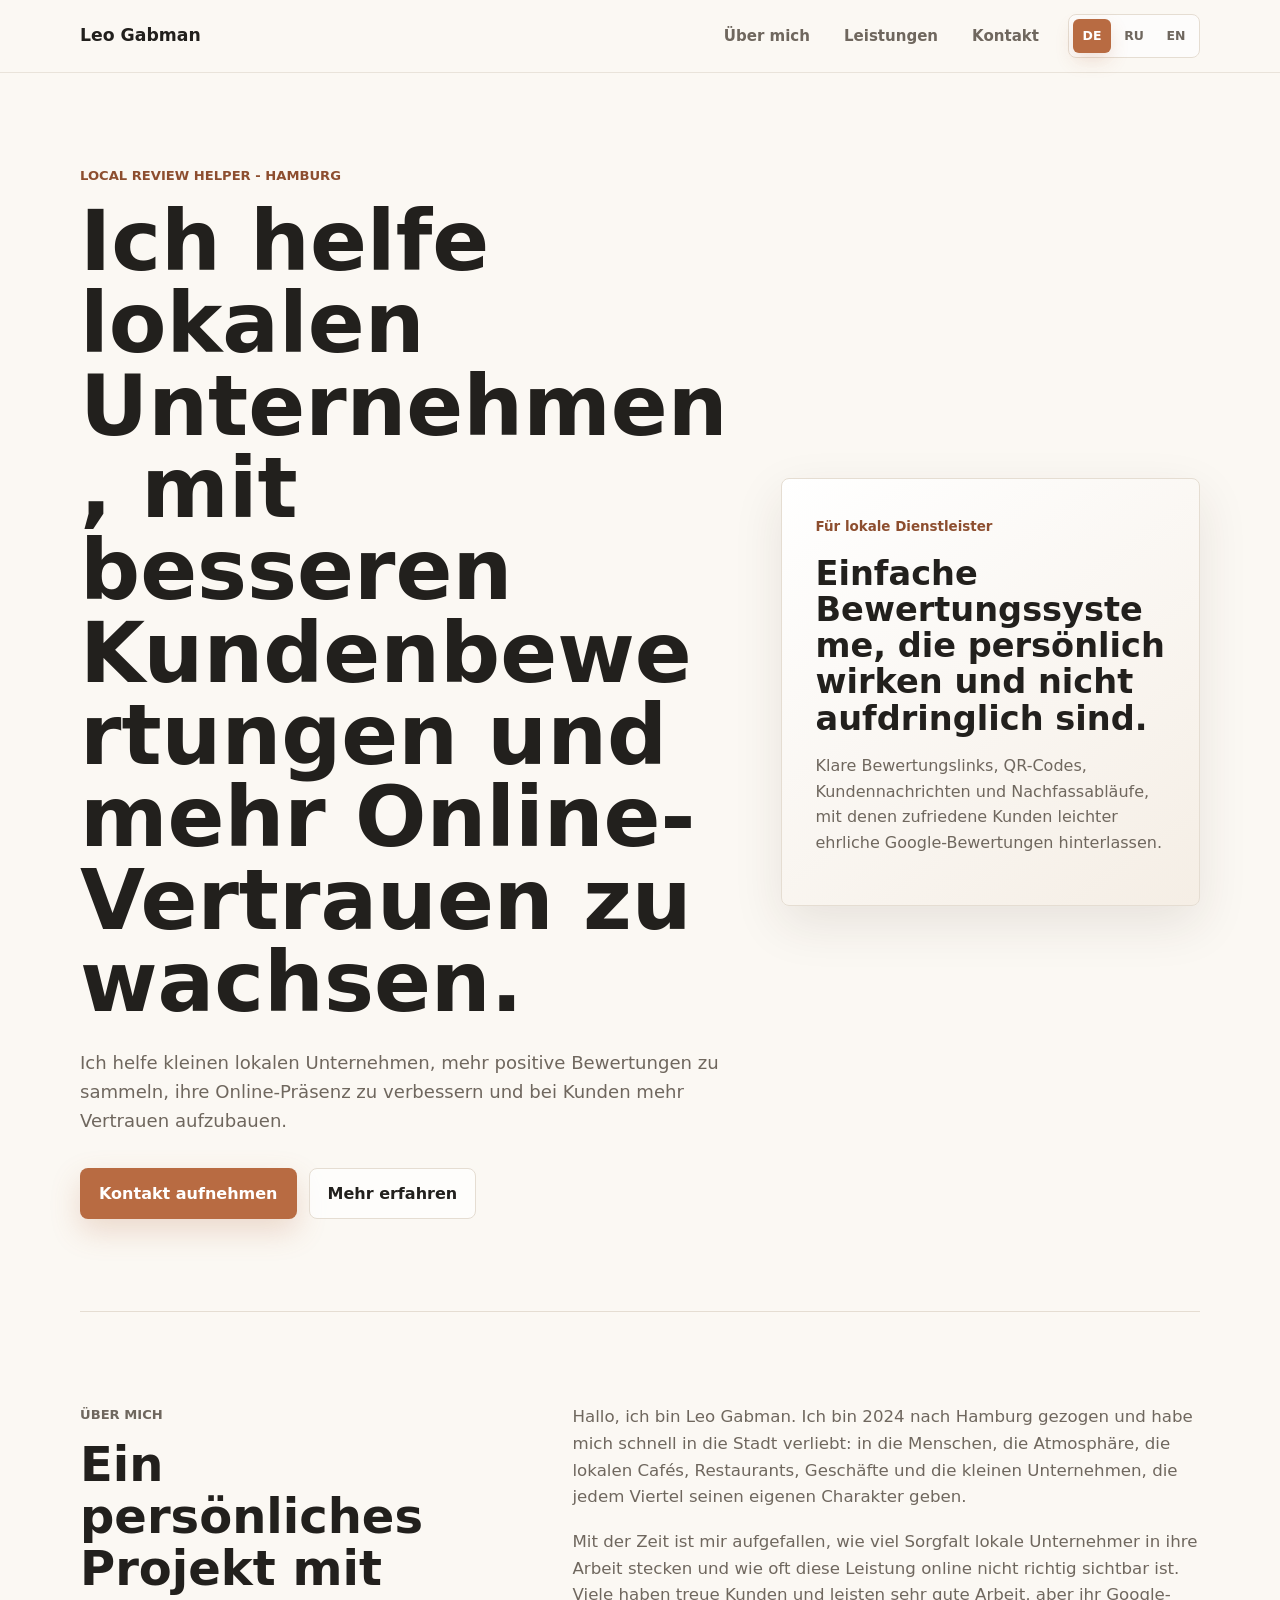
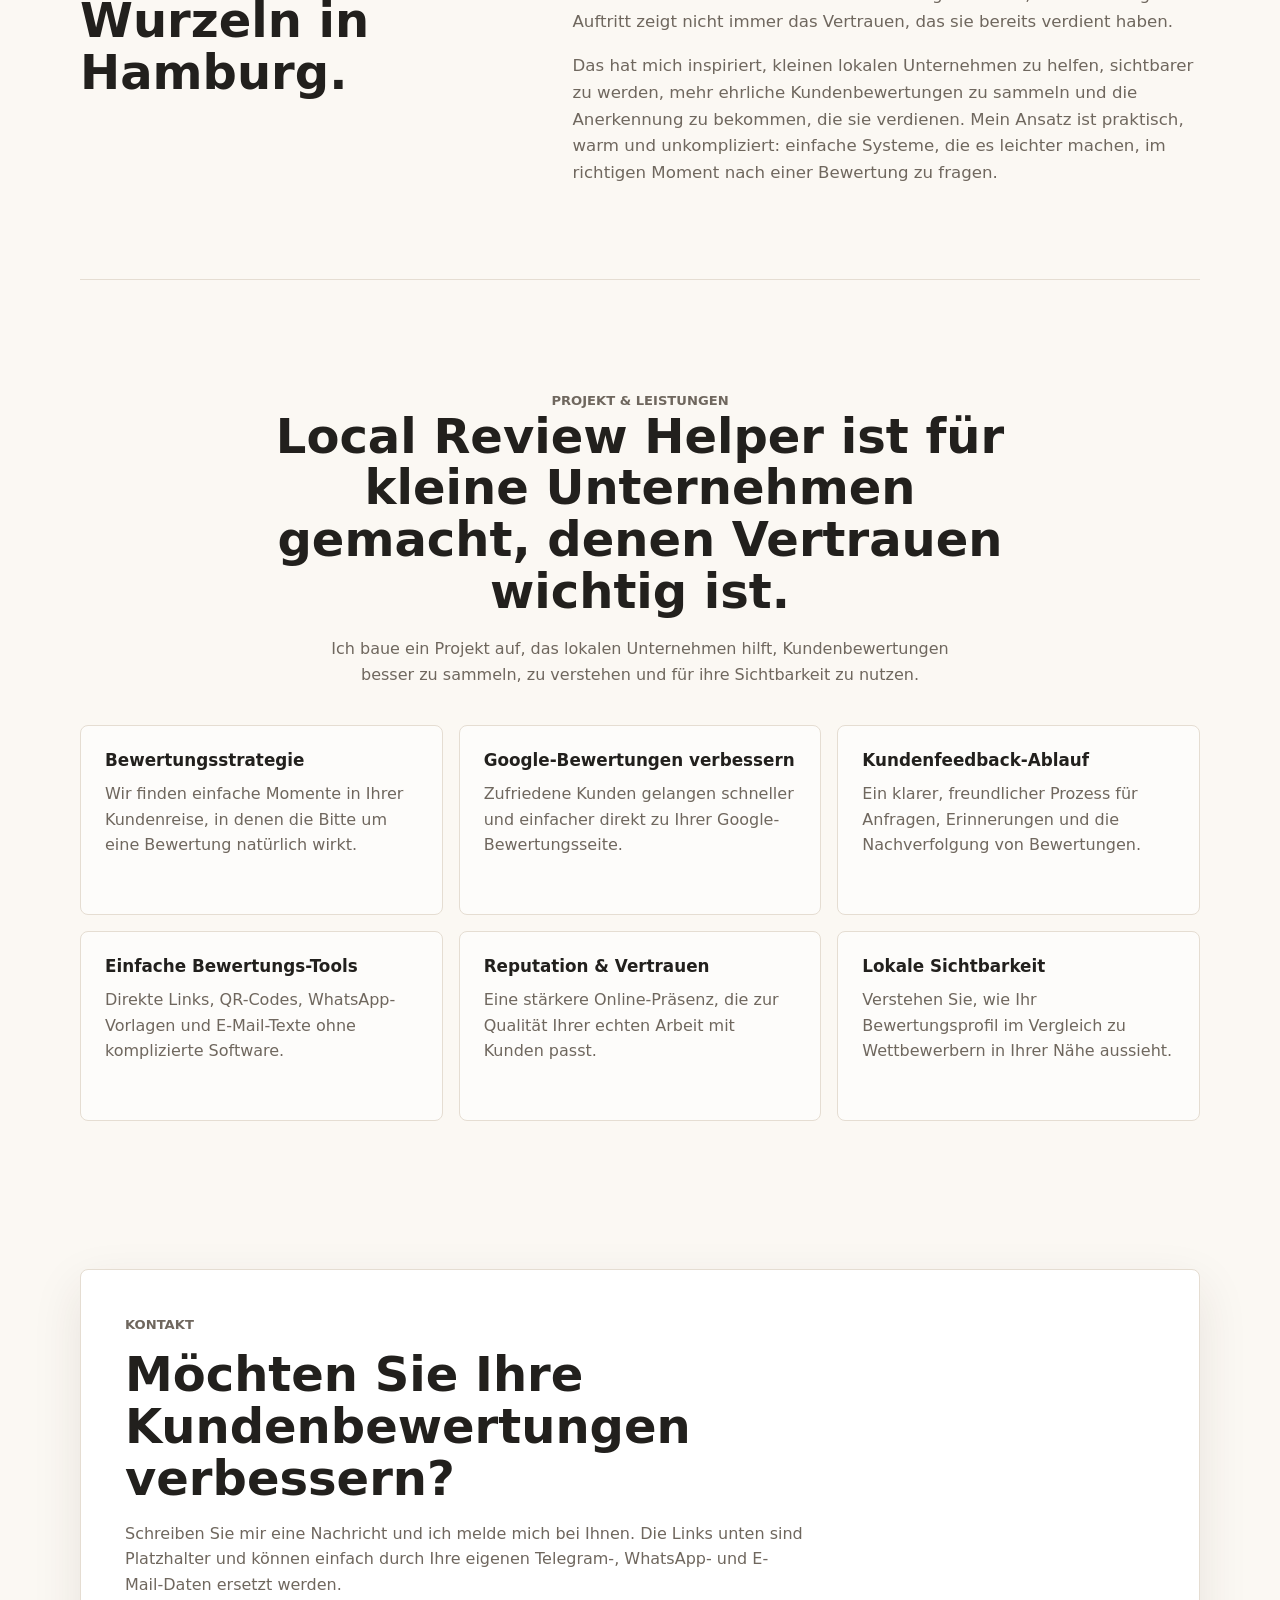
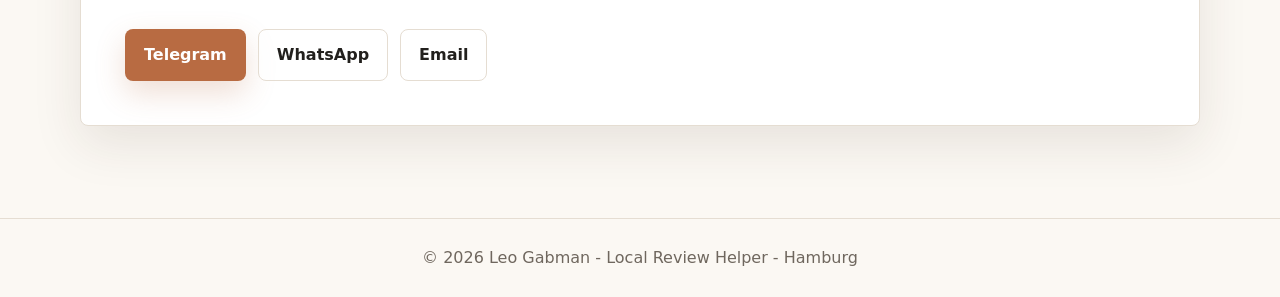
==== index.html @ a724d460 "Add files via upload" ====
<!DOCTYPE html>
<html lang="de">
  <head>
    <meta charset="UTF-8" />
    <meta name="viewport" content="width=device-width, initial-scale=1.0" />

    <!-- Replace "Leo Gabman" and "Local Review Helper" with your name and project name. -->
    <title>Leo Gabman | Local Review Helper in Hamburg</title>
    <meta
      name="description"
      content="Leo Gabman hilft lokalen Unternehmen in Hamburg, mehr Kundenbewertungen zu sammeln, online sichtbarer zu werden und Vertrauen aufzubauen."
    />

    <meta property="og:title" content="Leo Gabman | Local Review Helper" />
    <meta
      property="og:description"
      content="Hilfe für lokale Unternehmen in Hamburg: bessere Kundenbewertungen, mehr Vertrauen und einfache Bewertungssysteme."
    />
    <meta property="og:type" content="website" />
    <meta property="og:url" content="https://your-username.github.io/your-repository/" />

    <link rel="stylesheet" href="style.css" />
  </head>
  <body>
    <header class="site-header">
      <nav class="nav" aria-label="Hauptnavigation" data-i18n-attr="aria-label:nav.ariaLabel">
        <!-- Replace "Leo Gabman" with your own name. -->
        <a class="brand" href="#home" data-i18n="brand">Leo Gabman</a>
        <button
          class="nav-toggle"
          type="button"
          aria-label="Navigation öffnen"
          aria-expanded="false"
          data-i18n-attr="aria-label:nav.toggle"
        >
          <span></span>
          <span></span>
        </button>
        <div class="nav-links">
          <a href="#about" data-i18n="nav.about">Über mich</a>
          <a href="#services" data-i18n="nav.services">Leistungen</a>
          <a href="#contact" data-i18n="nav.contact">Kontakt</a>
        </div>
        <div class="language-switcher" aria-label="Sprache wählen" data-i18n-attr="aria-label:language.label">
          <button type="button" class="language-button active" data-language="de">DE</button>
          <button type="button" class="language-button" data-language="ru">RU</button>
          <button type="button" class="language-button" data-language="en">EN</button>
        </div>
      </nav>
    </header>

    <main>
      <section id="home" class="hero section">
        <div class="hero-content reveal">
          <p class="eyebrow">Local Review Helper - Hamburg</p>
          <h1 data-i18n="hero.title">Ich helfe lokalen Unternehmen, mit besseren Kundenbewertungen und mehr Online-Vertrauen zu wachsen.</h1>
          <p class="hero-text" data-i18n="hero.text">Ich helfe kleinen lokalen Unternehmen, mehr positive Bewertungen zu sammeln, ihre Online-Präsenz zu verbessern und bei Kunden mehr Vertrauen aufzubauen.</p>
          <div class="hero-actions">
            <a class="button primary" href="#contact" data-i18n="hero.contact">Kontakt aufnehmen</a>
            <a class="button secondary" href="#about" data-i18n="hero.learn">Mehr erfahren</a>
          </div>
        </div>
        <aside class="hero-card reveal" aria-label="Projekt-Highlights" data-i18n-attr="aria-label:hero.cardAria">
          <span class="card-label" data-i18n="hero.cardLabel">Für lokale Dienstleister</span>
          <h2 data-i18n="hero.cardTitle">Einfache Bewertungssysteme, die persönlich wirken und nicht aufdringlich sind.</h2>
          <p data-i18n="hero.cardText">Klare Bewertungslinks, QR-Codes, Kundennachrichten und Nachfassabläufe, mit denen zufriedene Kunden leichter ehrliche Google-Bewertungen hinterlassen.</p>
        </aside>
      </section>

      <section id="about" class="section split-section">
        <div class="section-heading reveal">
          <p class="eyebrow" data-i18n="about.eyebrow">Über mich</p>
          <h2 data-i18n="about.title">Ein persönliches Projekt mit Wurzeln in Hamburg.</h2>
        </div>
        <div class="section-copy reveal">
          <p data-i18n="about.p1">Hallo, ich bin Leo Gabman. Ich bin 2024 nach Hamburg gezogen und habe mich schnell in die Stadt verliebt: in die Menschen, die Atmosphäre, die lokalen Cafés, Restaurants, Geschäfte und die kleinen Unternehmen, die jedem Viertel seinen eigenen Charakter geben.</p>
          <p data-i18n="about.p2">Mit der Zeit ist mir aufgefallen, wie viel Sorgfalt lokale Unternehmer in ihre Arbeit stecken und wie oft diese Leistung online nicht richtig sichtbar ist. Viele haben treue Kunden und leisten sehr gute Arbeit, aber ihr Google-Auftritt zeigt nicht immer das Vertrauen, das sie bereits verdient haben.</p>
          <p data-i18n="about.p3">Das hat mich inspiriert, kleinen lokalen Unternehmen zu helfen, sichtbarer zu werden, mehr ehrliche Kundenbewertungen zu sammeln und die Anerkennung zu bekommen, die sie verdienen. Mein Ansatz ist praktisch, warm und unkompliziert: einfache Systeme, die es leichter machen, im richtigen Moment nach einer Bewertung zu fragen.</p>
        </div>
      </section>

      <section id="services" class="section services-section">
        <div class="section-heading centered reveal">
          <p class="eyebrow" data-i18n="services.eyebrow">Projekt & Leistungen</p>
          <!-- Replace "Local Review Helper" with your project name. -->
          <h2 data-i18n="services.title">Local Review Helper ist für kleine Unternehmen gemacht, denen Vertrauen wichtig ist.</h2>
          <p data-i18n="services.text">Ich baue ein Projekt auf, das lokalen Unternehmen hilft, Kundenbewertungen besser zu sammeln, zu verstehen und für ihre Sichtbarkeit zu nutzen.</p>
        </div>
        <div class="service-grid">
          <article class="service-card reveal">
            <h3 data-i18n="services.cards.0.title">Bewertungsstrategie</h3>
            <p data-i18n="services.cards.0.text">Wir finden einfache Momente in Ihrer Kundenreise, in denen die Bitte um eine Bewertung natürlich wirkt.</p>
          </article>
          <article class="service-card reveal">
            <h3 data-i18n="services.cards.1.title">Google-Bewertungen verbessern</h3>
            <p data-i18n="services.cards.1.text">Zufriedene Kunden gelangen schneller und einfacher direkt zu Ihrer Google-Bewertungsseite.</p>
          </article>
          <article class="service-card reveal">
            <h3 data-i18n="services.cards.2.title">Kundenfeedback-Ablauf</h3>
            <p data-i18n="services.cards.2.text">Ein klarer, freundlicher Prozess für Anfragen, Erinnerungen und die Nachverfolgung von Bewertungen.</p>
          </article>
          <article class="service-card reveal">
            <h3 data-i18n="services.cards.3.title">Einfache Bewertungs-Tools</h3>
            <p data-i18n="services.cards.3.text">Direkte Links, QR-Codes, WhatsApp-Vorlagen und E-Mail-Texte ohne komplizierte Software.</p>
          </article>
          <article class="service-card reveal">
            <h3 data-i18n="services.cards.4.title">Reputation & Vertrauen</h3>
            <p data-i18n="services.cards.4.text">Eine stärkere Online-Präsenz, die zur Qualität Ihrer echten Arbeit mit Kunden passt.</p>
          </article>
          <article class="service-card reveal">
            <h3 data-i18n="services.cards.5.title">Lokale Sichtbarkeit</h3>
            <p data-i18n="services.cards.5.text">Verstehen Sie, wie Ihr Bewertungsprofil im Vergleich zu Wettbewerbern in Ihrer Nähe aussieht.</p>
          </article>
        </div>
      </section>

      <section id="contact" class="section contact-section">
        <div class="contact-panel reveal">
          <p class="eyebrow" data-i18n="contact.eyebrow">Kontakt</p>
          <h2 data-i18n="contact.title">Möchten Sie Ihre Kundenbewertungen verbessern?</h2>
          <p data-i18n="contact.text">Schreiben Sie mir eine Nachricht und ich melde mich bei Ihnen. Die Links unten sind Platzhalter und können einfach durch Ihre eigenen Telegram-, WhatsApp- und E-Mail-Daten ersetzt werden.</p>
          <div class="contact-actions">
            <!-- Replace YOUR_USERNAME with your Telegram username. -->
            <a class="button primary" href="https://t.me/YOUR_USERNAME" target="_blank" rel="noreferrer">
              Telegram
            </a>
            <!-- Replace YOUR_PHONE_NUMBER with your WhatsApp number in international format. -->
            <a class="button secondary" href="https://wa.me/YOUR_PHONE_NUMBER" target="_blank" rel="noreferrer">
              WhatsApp
            </a>
            <!-- Replace YOUR_EMAIL@example.com with your email address. -->
            <a class="button secondary" href="mailto:YOUR_EMAIL@example.com">Email</a>
          </div>
        </div>
      </section>
    </main>

    <footer class="footer">
      <!-- Replace "Leo Gabman" and "Local Review Helper" with your details. -->
      <p data-i18n="footer">&copy; <span id="year"></span> Leo Gabman - Local Review Helper - Hamburg</p>
    </footer>

    <script src="script.js"></script>
  </body>
</html>
---- style.css ----
:root {
  --bg: #fbf8f3;
  --surface: #ffffff;
  --surface-warm: #f3ece2;
  --text: #22201d;
  --muted: #6f675e;
  --line: #e5ddd2;
  --accent: #b86b42;
  --accent-dark: #8d4e2f;
  --shadow: 0 18px 50px rgba(54, 39, 25, 0.1);
  --radius: 8px;
}

* {
  box-sizing: border-box;
}

html {
  scroll-behavior: smooth;
}

body {
  margin: 0;
  background: var(--bg);
  color: var(--text);
  font-family: Inter, ui-sans-serif, system-ui, -apple-system, BlinkMacSystemFont, "Segoe UI", sans-serif;
  line-height: 1.6;
}

a {
  color: inherit;
  text-decoration: none;
}

.site-header {
  position: sticky;
  top: 0;
  z-index: 20;
  border-bottom: 1px solid rgba(229, 221, 210, 0.78);
  background: rgba(251, 248, 243, 0.9);
  backdrop-filter: blur(16px);
}

.nav {
  display: flex;
  align-items: center;
  justify-content: space-between;
  gap: 16px;
  width: min(1120px, calc(100% - 40px));
  min-height: 72px;
  margin: 0 auto;
}

.brand {
  font-size: 1.08rem;
  font-weight: 750;
  letter-spacing: 0;
}

.nav-links {
  display: flex;
  align-items: center;
  gap: 8px;
  margin-left: auto;
}

.nav-links a {
  border-radius: 999px;
  color: var(--muted);
  font-size: 0.94rem;
  font-weight: 650;
  padding: 9px 13px;
  transition: background 180ms ease, color 180ms ease;
}

.nav-links a:hover,
.nav-links a:focus-visible {
  background: var(--surface-warm);
  color: var(--text);
  outline: none;
}

.nav-toggle {
  display: none;
  width: 42px;
  height: 42px;
  border: 1px solid var(--line);
  border-radius: var(--radius);
  background: var(--surface);
  cursor: pointer;
}

.nav-toggle span {
  display: block;
  width: 18px;
  height: 2px;
  margin: 5px auto;
  border-radius: 999px;
  background: var(--text);
}

.language-switcher {
  display: inline-flex;
  align-items: center;
  gap: 4px;
  border: 1px solid var(--line);
  border-radius: var(--radius);
  background: rgba(255, 255, 255, 0.64);
  padding: 4px;
}

.language-button {
  min-width: 38px;
  height: 34px;
  border: 0;
  border-radius: 6px;
  background: transparent;
  color: var(--muted);
  cursor: pointer;
  font: inherit;
  font-size: 0.78rem;
  font-weight: 800;
  transition: background 180ms ease, color 180ms ease, transform 180ms ease;
}

.language-button:hover,
.language-button:focus-visible {
  background: var(--surface-warm);
  color: var(--text);
  outline: none;
}

.language-button.active {
  background: var(--accent);
  color: #fff;
  box-shadow: 0 8px 18px rgba(184, 107, 66, 0.18);
}

.section {
  width: min(1120px, calc(100% - 40px));
  margin: 0 auto;
  padding: 92px 0;
  scroll-margin-top: 80px;
}

.hero {
  display: grid;
  grid-template-columns: minmax(0, 1.12fr) minmax(300px, 0.72fr);
  gap: 48px;
  align-items: center;
  min-height: calc(100vh - 72px);
}

.eyebrow {
  margin: 0 0 14px;
  color: var(--accent-dark);
  font-size: 0.82rem;
  font-weight: 800;
  text-transform: uppercase;
}

h1,
h2,
h3,
p {
  overflow-wrap: break-word;
}

h1 {
  max-width: 790px;
  margin: 0;
  font-size: clamp(2.45rem, 7vw, 5.25rem);
  line-height: 0.98;
  letter-spacing: 0;
}

h2 {
  margin: 0;
  font-size: clamp(1.8rem, 4vw, 3rem);
  line-height: 1.08;
  letter-spacing: 0;
}

h3 {
  margin: 0 0 10px;
  font-size: 1.05rem;
  line-height: 1.25;
}

.hero-text {
  max-width: 670px;
  margin: 26px 0 0;
  color: var(--muted);
  font-size: 1.13rem;
}

.hero-actions,
.contact-actions {
  display: flex;
  flex-wrap: wrap;
  gap: 12px;
  margin-top: 32px;
}

.button {
  display: inline-flex;
  align-items: center;
  justify-content: center;
  min-height: 48px;
  border: 1px solid transparent;
  border-radius: var(--radius);
  font-weight: 750;
  padding: 12px 18px;
  transition: transform 180ms ease, box-shadow 180ms ease, background 180ms ease, border-color 180ms ease;
}

.button:hover,
.button:focus-visible {
  transform: translateY(-2px);
  outline: none;
}

.button.primary {
  background: var(--accent);
  color: #fff;
  box-shadow: 0 12px 30px rgba(184, 107, 66, 0.22);
}

.button.primary:hover,
.button.primary:focus-visible {
  background: var(--accent-dark);
}

.button.secondary {
  border-color: var(--line);
  background: rgba(255, 255, 255, 0.72);
  color: var(--text);
}

.button.secondary:hover,
.button.secondary:focus-visible {
  border-color: rgba(184, 107, 66, 0.35);
  box-shadow: 0 10px 24px rgba(54, 39, 25, 0.08);
}

.hero-card {
  border: 1px solid var(--line);
  border-radius: var(--radius);
  background: linear-gradient(145deg, #ffffff, #f5eee5);
  box-shadow: var(--shadow);
  padding: 34px;
}

.card-label {
  display: inline-block;
  margin-bottom: 18px;
  color: var(--accent-dark);
  font-size: 0.84rem;
  font-weight: 800;
}

.hero-card h2 {
  font-size: clamp(1.5rem, 3vw, 2.1rem);
}

.hero-card p,
.section-copy p,
.section-heading p,
.service-card p,
.contact-panel p {
  color: var(--muted);
}

.split-section {
  display: grid;
  grid-template-columns: minmax(240px, 0.8fr) minmax(0, 1.15fr);
  gap: 56px;
  border-top: 1px solid var(--line);
}

.section-copy {
  display: grid;
  gap: 18px;
}

.section-copy p {
  margin: 0;
  font-size: 1.04rem;
}

.services-section {
  border-top: 1px solid var(--line);
}

.centered {
  max-width: 760px;
  margin: 0 auto 38px;
  text-align: center;
}

.centered p {
  margin: 18px auto 0;
  max-width: 660px;
}

.service-grid {
  display: grid;
  grid-template-columns: repeat(3, 1fr);
  gap: 16px;
}

.service-card {
  min-height: 190px;
  border: 1px solid var(--line);
  border-radius: var(--radius);
  background: rgba(255, 255, 255, 0.62);
  padding: 24px;
  transition: transform 180ms ease, box-shadow 180ms ease, border-color 180ms ease;
}

.service-card:hover {
  transform: translateY(-4px);
  border-color: rgba(184, 107, 66, 0.34);
  box-shadow: 0 14px 32px rgba(54, 39, 25, 0.08);
}

.service-card p {
  margin: 0;
}

.contact-section {
  padding-top: 56px;
}

.contact-panel {
  border: 1px solid var(--line);
  border-radius: var(--radius);
  background: var(--surface);
  box-shadow: var(--shadow);
  padding: 44px;
}

.contact-panel h2 {
  max-width: 780px;
}

.contact-panel p {
  max-width: 680px;
}

.footer {
  border-top: 1px solid var(--line);
  padding: 26px 20px;
  color: var(--muted);
  text-align: center;
}

.footer p {
  margin: 0;
}

.reveal {
  opacity: 0;
  transform: translateY(18px);
  transition: opacity 650ms ease, transform 650ms ease;
}

.reveal.visible {
  opacity: 1;
  transform: translateY(0);
}

@media (max-width: 860px) {
  .nav {
    width: min(100% - 28px, 1120px);
  }

  .nav-toggle {
    display: block;
    order: 3;
  }

  .nav-links {
    position: absolute;
    top: 72px;
    left: 14px;
    right: 14px;
    display: none;
    flex-direction: column;
    align-items: stretch;
    border: 1px solid var(--line);
    border-radius: var(--radius);
    background: var(--surface);
    box-shadow: var(--shadow);
    padding: 8px;
    margin-left: 0;
  }

  .nav-links.open {
    display: flex;
  }

  .nav-links a {
    border-radius: var(--radius);
    padding: 12px;
  }

  .section {
    width: min(100% - 28px, 1120px);
    padding: 68px 0;
  }

  .language-switcher {
    margin-left: auto;
  }

  .hero {
    grid-template-columns: 1fr;
    gap: 28px;
    min-height: auto;
    padding-top: 56px;
  }

  .split-section {
    grid-template-columns: 1fr;
    gap: 28px;
  }

  .service-grid {
    grid-template-columns: 1fr 1fr;
  }
}

@media (max-width: 600px) {
  h1 {
    font-size: 2.55rem;
    line-height: 1.02;
  }

  .hero-text {
    font-size: 1rem;
  }

  .hero-card,
  .contact-panel {
    padding: 26px;
  }

  .service-grid {
    grid-template-columns: 1fr;
  }

  .button {
    width: 100%;
  }

  .brand {
    max-width: 128px;
  }

  .language-button {
    min-width: 34px;
  }
}
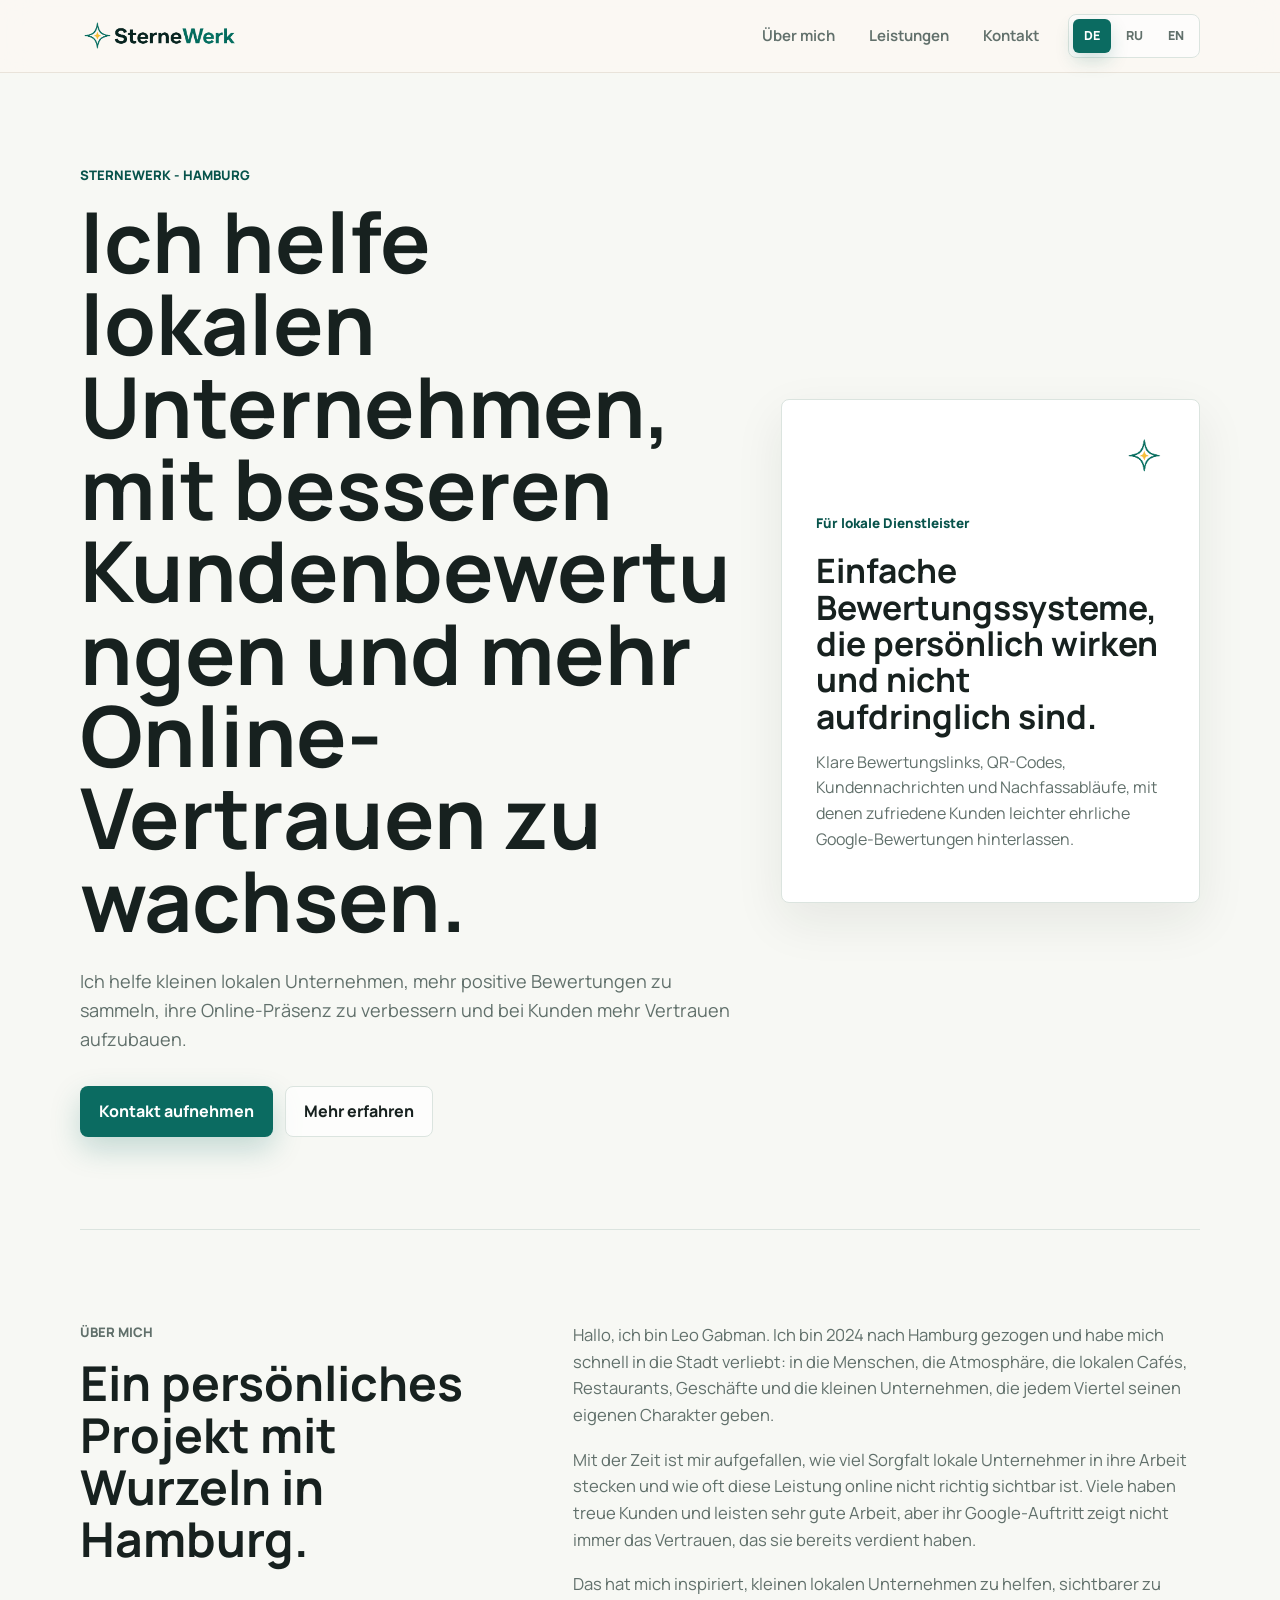
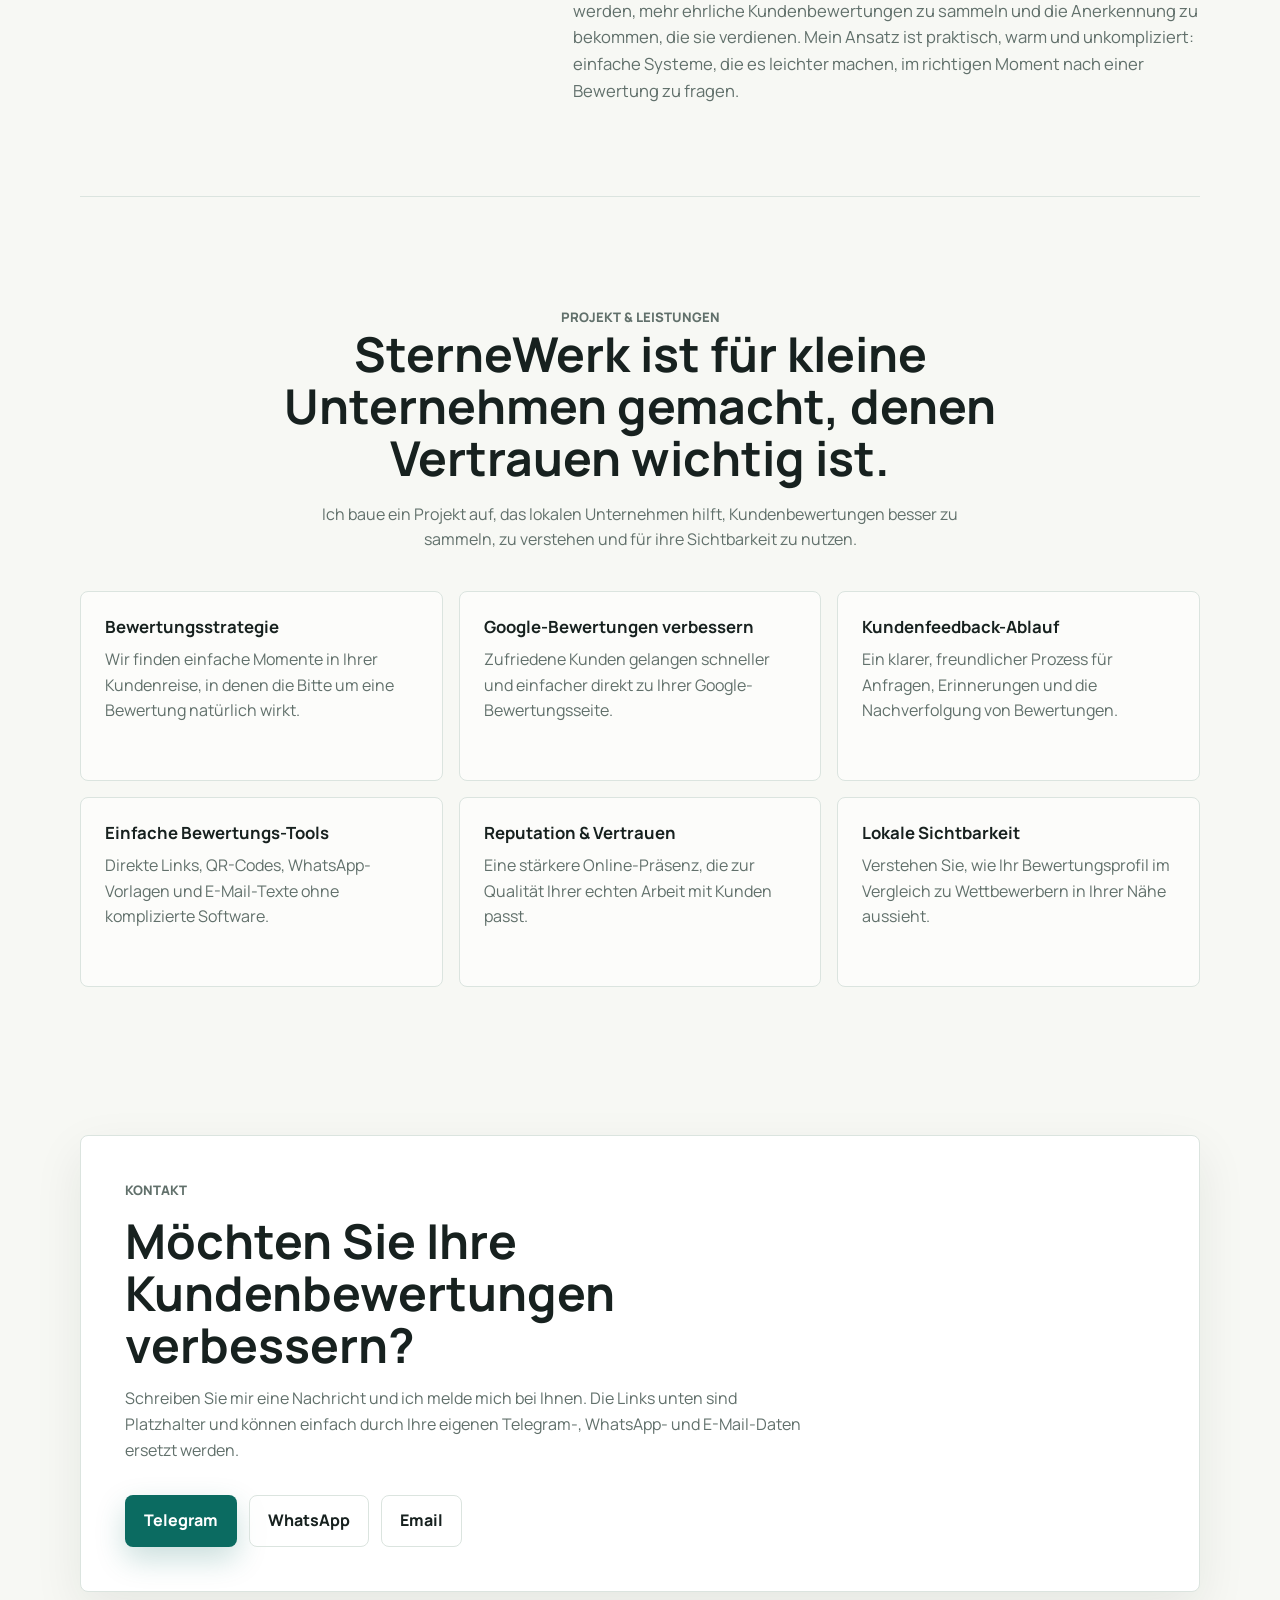
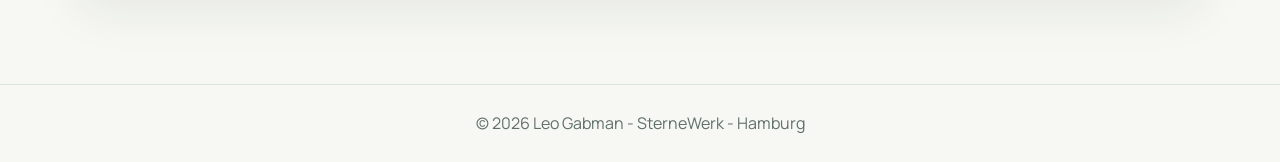
==== commit 9d62e3d4: "Add files via upload perso website redesign" ====
--- a/index.html
+++ b/index.html
@@ -4,14 +4,14 @@
     <meta charset="UTF-8" />
     <meta name="viewport" content="width=device-width, initial-scale=1.0" />
 
-    <!-- Replace "Leo Gabman" and "Local Review Helper" with your name and project name. -->
-    <title>Leo Gabman | Local Review Helper in Hamburg</title>
+    <!-- Replace "Leo Gabman" and "SterneWerk" with your name and project name. -->
+    <title>Leo Gabman | SterneWerk in Hamburg</title>
     <meta
       name="description"
       content="Leo Gabman hilft lokalen Unternehmen in Hamburg, mehr Kundenbewertungen zu sammeln, online sichtbarer zu werden und Vertrauen aufzubauen."
     />
 
-    <meta property="og:title" content="Leo Gabman | Local Review Helper" />
+    <meta property="og:title" content="Leo Gabman | SterneWerk" />
     <meta
       property="og:description"
       content="Hilfe für lokale Unternehmen in Hamburg: bessere Kundenbewertungen, mehr Vertrauen und einfache Bewertungssysteme."
@@ -19,13 +19,17 @@
     <meta property="og:type" content="website" />
     <meta property="og:url" content="https://your-username.github.io/your-repository/" />
 
-    <link rel="stylesheet" href="style.css" />
+    <link rel="preconnect" href="https://fonts.googleapis.com" />
+    <link rel="preconnect" href="https://fonts.gstatic.com" crossorigin />
+    <link href="https://fonts.googleapis.com/css2?family=DM+Mono:wght@400;500&family=Manrope:wght@400;500;600;700;800&display=swap" rel="stylesheet" />
+    <link rel="stylesheet" href="style.css?v=sternewerk-1" />
   </head>
   <body>
     <header class="site-header">
       <nav class="nav" aria-label="Hauptnavigation" data-i18n-attr="aria-label:nav.ariaLabel">
-        <!-- Replace "Leo Gabman" with your own name. -->
-        <a class="brand" href="#home" data-i18n="brand">Leo Gabman</a>
+        <a class="brand" href="#home" aria-label="SterneWerk">
+          <img class="brand-logo" src="assets/sternewerk-logo.png" alt="SterneWerk" />
+        </a>
         <button
           class="nav-toggle"
           type="button"
@@ -52,7 +56,7 @@
     <main>
       <section id="home" class="hero section">
         <div class="hero-content reveal">
-          <p class="eyebrow">Local Review Helper - Hamburg</p>
+          <p class="eyebrow">SterneWerk - Hamburg</p>
           <h1 data-i18n="hero.title">Ich helfe lokalen Unternehmen, mit besseren Kundenbewertungen und mehr Online-Vertrauen zu wachsen.</h1>
           <p class="hero-text" data-i18n="hero.text">Ich helfe kleinen lokalen Unternehmen, mehr positive Bewertungen zu sammeln, ihre Online-Präsenz zu verbessern und bei Kunden mehr Vertrauen aufzubauen.</p>
           <div class="hero-actions">
@@ -61,6 +65,7 @@
           </div>
         </div>
         <aside class="hero-card reveal" aria-label="Projekt-Highlights" data-i18n-attr="aria-label:hero.cardAria">
+          <img class="hero-mark" src="assets/sternewerk-mark.png" alt="" aria-hidden="true" />
           <span class="card-label" data-i18n="hero.cardLabel">Für lokale Dienstleister</span>
           <h2 data-i18n="hero.cardTitle">Einfache Bewertungssysteme, die persönlich wirken und nicht aufdringlich sind.</h2>
           <p data-i18n="hero.cardText">Klare Bewertungslinks, QR-Codes, Kundennachrichten und Nachfassabläufe, mit denen zufriedene Kunden leichter ehrliche Google-Bewertungen hinterlassen.</p>
@@ -82,8 +87,7 @@
       <section id="services" class="section services-section">
         <div class="section-heading centered reveal">
           <p class="eyebrow" data-i18n="services.eyebrow">Projekt & Leistungen</p>
-          <!-- Replace "Local Review Helper" with your project name. -->
-          <h2 data-i18n="services.title">Local Review Helper ist für kleine Unternehmen gemacht, denen Vertrauen wichtig ist.</h2>
+          <h2 data-i18n="services.title">SterneWerk ist für kleine Unternehmen gemacht, denen Vertrauen wichtig ist.</h2>
           <p data-i18n="services.text">Ich baue ein Projekt auf, das lokalen Unternehmen hilft, Kundenbewertungen besser zu sammeln, zu verstehen und für ihre Sichtbarkeit zu nutzen.</p>
         </div>
         <div class="service-grid">
@@ -136,8 +140,8 @@
     </main>
 
     <footer class="footer">
-      <!-- Replace "Leo Gabman" and "Local Review Helper" with your details. -->
-      <p data-i18n="footer">&copy; <span id="year"></span> Leo Gabman - Local Review Helper - Hamburg</p>
+      <!-- Replace "Leo Gabman" and "SterneWerk" with your details. -->
+      <p data-i18n="footer">&copy; <span id="year"></span> Leo Gabman - SterneWerk - Hamburg</p>
     </footer>
 
     <script src="script.js"></script>
--- a/style.css
+++ b/style.css
@@ -1,13 +1,16 @@
 :root {
-  --bg: #fbf8f3;
+  --bg: #f7f8f4;
   --surface: #ffffff;
-  --surface-warm: #f3ece2;
-  --text: #22201d;
-  --muted: #6f675e;
-  --line: #e5ddd2;
-  --accent: #b86b42;
-  --accent-dark: #8d4e2f;
-  --shadow: 0 18px 50px rgba(54, 39, 25, 0.1);
+  --surface-warm: #edf4f0;
+  --text: #17211f;
+  --muted: #61706b;
+  --line: #dbe4df;
+  --accent: #0b6b61;
+  --accent-dark: #07534b;
+  --signal: #f6c445;
+  --good: #4f8a70;
+  --danger: #d95d4d;
+  --shadow: 0 18px 50px rgba(23, 33, 31, 0.08);
   --radius: 8px;
 }
 
@@ -23,7 +26,7 @@
   margin: 0;
   background: var(--bg);
   color: var(--text);
-  font-family: Inter, ui-sans-serif, system-ui, -apple-system, BlinkMacSystemFont, "Segoe UI", sans-serif;
+  font-family: Manrope, Inter, ui-sans-serif, system-ui, -apple-system, BlinkMacSystemFont, "Segoe UI", sans-serif;
   line-height: 1.6;
 }
 
@@ -52,9 +55,17 @@
 }
 
 .brand {
-  font-size: 1.08rem;
-  font-weight: 750;
-  letter-spacing: 0;
+  display: inline-flex;
+  align-items: center;
+  flex: 0 0 auto;
+}
+
+.brand-logo {
+  display: block;
+  width: 156px;
+  height: 38px;
+  object-fit: contain;
+  object-position: left center;
 }
 
 .nav-links {
@@ -133,7 +144,7 @@
 .language-button.active {
   background: var(--accent);
   color: #fff;
-  box-shadow: 0 8px 18px rgba(184, 107, 66, 0.18);
+  box-shadow: 0 8px 18px rgba(11, 107, 97, 0.18);
 }
 
 .section {
@@ -223,7 +234,7 @@
 .button.primary {
   background: var(--accent);
   color: #fff;
-  box-shadow: 0 12px 30px rgba(184, 107, 66, 0.22);
+  box-shadow: 0 12px 30px rgba(11, 107, 97, 0.22);
 }
 
 .button.primary:hover,
@@ -239,16 +250,24 @@
 
 .button.secondary:hover,
 .button.secondary:focus-visible {
-  border-color: rgba(184, 107, 66, 0.35);
-  box-shadow: 0 10px 24px rgba(54, 39, 25, 0.08);
+  border-color: rgba(11, 107, 97, 0.4);
+  box-shadow: 0 10px 24px rgba(23, 33, 31, 0.08);
 }
 
 .hero-card {
   border: 1px solid var(--line);
   border-radius: var(--radius);
-  background: linear-gradient(145deg, #ffffff, #f5eee5);
+  background: var(--surface);
   box-shadow: var(--shadow);
   padding: 34px;
+}
+
+.hero-mark {
+  display: block;
+  width: 44px;
+  height: 44px;
+  margin: 0 0 32px auto;
+  object-fit: contain;
 }
 
 .card-label {
@@ -320,8 +339,8 @@
 
 .service-card:hover {
   transform: translateY(-4px);
-  border-color: rgba(184, 107, 66, 0.34);
-  box-shadow: 0 14px 32px rgba(54, 39, 25, 0.08);
+  border-color: rgba(11, 107, 97, 0.38);
+  box-shadow: 0 14px 32px rgba(23, 33, 31, 0.08);
 }
 
 .service-card p {
